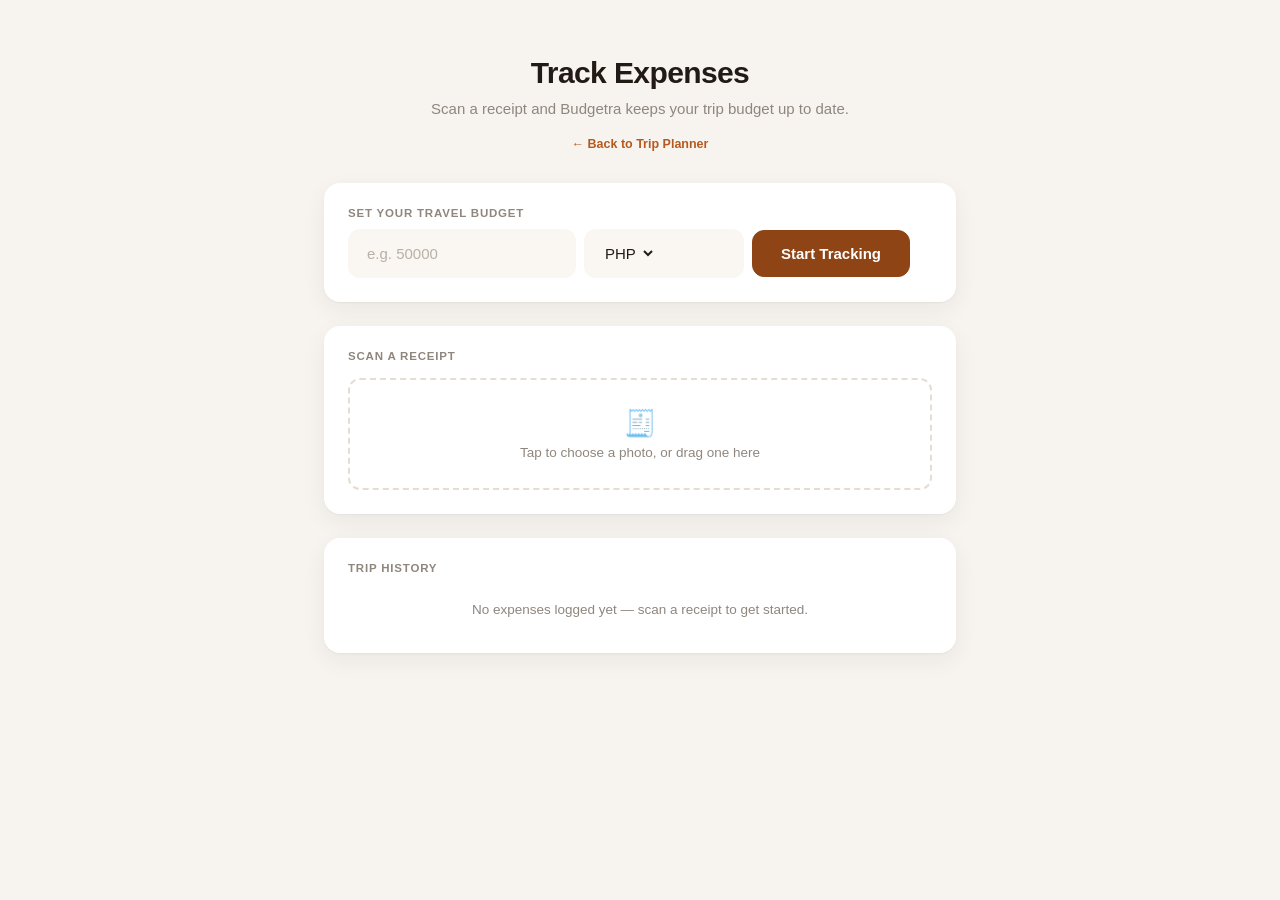
==== expenses.html @ 41ef3f5b "Added OCR receipt scanning and improved travel planning" ====
<!DOCTYPE html>
<html lang="en">
<head>
<meta charset="UTF-8" />
<title>Budgetra — Track Expenses</title>
<meta name="viewport" content="width=device-width, initial-scale=1" />
<link rel="stylesheet" href="css/styles.css" />
</head>
<body>

<div class="wrap">
  <div class="header">
    <h1>Track Expenses</h1>
    <p>Scan a receipt and Budgetra keeps your trip budget up to date.</p>
  </div>

  <div class="profile-row"><a href="index.html">← Back to Trip Planner</a></div>

  <div class="section budget-card" id="budgetCard"></div>

  <div class="section">
    <div class="sec-label">Scan a Receipt</div>
    <div class="dropzone" id="dropzone">
      <div class="dz-icon">🧾</div>
      <div class="dz-text">Tap to choose a photo, or drag one here</div>
      <input type="file" id="fileInput" accept="image/jpeg,image/png,image/webp" capture="environment" hidden />
    </div>
    <div id="previewArea"></div>
    <button class="btn-primary" id="scanBtn" type="button" style="margin-top:16px; display:none;">Scan Receipt</button>
    <div id="reviewArea"></div>
  </div>

  <div class="section">
    <div class="sec-label">Trip History</div>
    <div class="expense-list" id="expenseList"></div>
  </div>
</div>

<div class="toast" id="toast"></div>

<script type="module" src="js/expenses.js"></script>
</body>
</html>
---- css/styles.css ----
:root {
  --bg: #f7f4f0;
  --card: #ffffff;
  --ink: #221a14;
  --muted: #8f867e;
  --accent: #b5591f;
  --accent-dark: #8f4415;
  --chip: #f4ede4;
  --field: #faf7f3;
  --good-bg: #eaf3ea;
  --good-ink: #2f7d32;
  --warn-bg: #fdf3e4;
  --warn-ink: #9a5b00;
  --error-bg: #fdeeee;
  --error-ink: #b3261e;
  --shadow: 0 1px 2px rgba(34, 26, 20, .04), 0 8px 24px rgba(34, 26, 20, .06);
  --shadow-pop: 0 12px 32px rgba(34, 26, 20, .16);
}
* { box-sizing: border-box; }
body {
  margin: 0;
  min-height: 100vh;
  font-family: -apple-system, "Segoe UI", Roboto, "Helvetica Neue", Arial, sans-serif;
  background: var(--bg);
  color: var(--ink);
  -webkit-font-smoothing: antialiased;
}

.wrap { max-width: 680px; margin: 0 auto; padding: 56px 24px 96px; }

.header { text-align: center; margin-bottom: 8px; }
.header h1 { font-size: 30px; letter-spacing: -.02em; margin: 0 0 8px; }
.header p { font-size: 15px; color: var(--muted); margin: 0 auto; max-width: 440px; line-height: 1.5; }

.profile-row {
  display: flex; align-items: center; justify-content: center; gap: 8px;
  font-size: 12.5px; color: var(--muted); margin: 16px 0 32px; flex-wrap: wrap;
}
.profile-row .profile-tag {
  background: var(--chip); color: var(--accent-dark); padding: 4px 12px;
  border-radius: 999px; font-weight: 600;
}
.profile-row a { color: var(--accent); text-decoration: none; font-weight: 600; }
.profile-row a:hover { text-decoration: underline; }

/* ---- Ask AI pill ---- */
.ask-pill {
  display: flex; align-items: center; gap: 8px;
  background: var(--card); border-radius: 999px; box-shadow: var(--shadow);
  padding: 8px 8px 8px 22px; margin-bottom: 12px;
}
.ask-pill input {
  flex: 1; min-width: 0; border: none; outline: none; background: transparent;
  font-size: 15px; font-family: inherit; color: var(--ink); padding: 8px 0;
}
.ask-pill input::placeholder { color: #b9b0a6; }
.ask-btn {
  width: 42px; height: 42px; flex-shrink: 0; border: none; border-radius: 50%;
  background: var(--accent-dark); color: #fff; font-size: 16px; cursor: pointer;
  transition: background .15s, opacity .15s;
}
.ask-btn:hover:not(:disabled) { background: #723510; }
.ask-btn:disabled { opacity: .5; cursor: default; }

.examples { display: flex; flex-wrap: wrap; gap: 8px; justify-content: center; margin-bottom: 40px; }
.example-chip {
  font-size: 12px; padding: 6px 14px; border-radius: 999px;
  background: transparent; color: var(--muted); border: 1px solid #e6ddd2;
  cursor: pointer; font-family: inherit; font-weight: 600; transition: all .15s;
}
.example-chip:hover { color: var(--accent-dark); border-color: var(--accent); background: #fff; }

/* ---- Sections ---- */
.section {
  background: var(--card); border-radius: 16px; box-shadow: var(--shadow);
  padding: 24px; margin-bottom: 24px;
}
.sec-label {
  font-size: 11.5px; font-weight: 700; color: var(--muted);
  letter-spacing: .07em; text-transform: uppercase; margin: 0 0 16px;
}

.field {
  display: flex; align-items: center; gap: 10px;
  background: var(--field); border: 1px solid transparent; border-radius: 12px;
  padding: 14px 16px; transition: background .15s, border-color .15s, box-shadow .15s;
}
.field:focus-within {
  background: #fff; border-color: var(--accent);
  box-shadow: 0 0 0 3px rgba(181, 89, 31, .1);
}
.field input {
  flex: 1; min-width: 0; border: none; outline: none; background: transparent;
  font-size: 15px; font-family: inherit; color: var(--ink);
}
.field input::placeholder { color: #b9b0a6; }

/* ---- Location pickers ---- */
.loc-row { display: flex; align-items: center; gap: 8px; }
.loc-field { position: relative; flex: 1; min-width: 0; }

.swap-btn {
  width: 38px; height: 38px; flex-shrink: 0; border-radius: 50%;
  background: #fff; border: none; box-shadow: 0 1px 4px rgba(34, 26, 20, .15);
  color: var(--accent); font-size: 15px; cursor: pointer;
  display: flex; align-items: center; justify-content: center;
  transition: transform .2s, box-shadow .15s;
}
.swap-btn:hover { transform: rotate(180deg); box-shadow: 0 2px 8px rgba(34, 26, 20, .2); }

.cur-badge {
  display: none; align-items: center; gap: 6px; flex-shrink: 0;
  font-size: 11.5px; font-weight: 700; color: var(--ink);
  background: #fff; border-radius: 999px; padding: 4px 10px;
  box-shadow: 0 1px 3px rgba(34, 26, 20, .12);
}
.cur-badge.show { display: inline-flex; }
.cur-badge img { width: 18px; height: 13.5px; border-radius: 2.5px; object-fit: cover; }

.loc-list {
  display: none; position: absolute; top: calc(100% + 8px); left: 0; right: 0;
  background: #fff; border-radius: 12px; box-shadow: var(--shadow-pop);
  z-index: 40; max-height: 300px; overflow-y: auto; padding: 6px;
}
.loc-list.open { display: block; }
.loc-list-label {
  font-size: 10.5px; font-weight: 700; color: var(--muted);
  text-transform: uppercase; letter-spacing: .05em; padding: 6px 12px 4px;
}
.loc-item {
  display: flex; align-items: center; gap: 10px; padding: 10px 12px;
  border-radius: 9px; cursor: pointer; font-size: 14px;
}
.loc-item:hover, .loc-item.active { background: var(--chip); }
.loc-item img { width: 22px; height: 16.5px; border-radius: 3px; object-fit: cover; flex-shrink: 0; }
.loc-item .loc-name { flex: 1; min-width: 0; white-space: nowrap; overflow: hidden; text-overflow: ellipsis; }
.loc-item .loc-name small { color: var(--muted); font-size: 12px; }
.loc-item .loc-cur { font-size: 11px; font-weight: 700; color: var(--muted); flex-shrink: 0; }

/* ---- Budget & converter ---- */
.budget-sym { font-size: 15px; font-weight: 700; color: var(--muted); flex-shrink: 0; }

.cv-card {
  margin-top: 16px; background: linear-gradient(135deg, #fbf3e9, #f6ecdf);
  border-radius: 12px; padding: 18px 20px;
}
.cv-main { font-size: 21px; font-weight: 800; color: var(--accent-dark); letter-spacing: -.01em; }
.cv-rate { font-size: 12.5px; color: #a08a76; margin-top: 6px; font-weight: 600; }
.cv-hint { margin-top: 16px; font-size: 12.5px; color: var(--muted); }
.cv-toggle {
  background: none; border: none; padding: 0; margin-top: 10px;
  font-size: 12px; font-weight: 700; color: var(--accent); cursor: pointer; font-family: inherit;
}
.cv-toggle:hover { text-decoration: underline; }
.cv-details { display: none; margin-top: 12px; padding-top: 12px; border-top: 1px solid rgba(160, 138, 118, .2); }
.cv-details.open { display: block; }
.cv-details .row { font-size: 12px; color: #a08a76; margin-bottom: 10px; }
.cv-overrides { display: flex; gap: 8px; }
.cv-overrides label { flex: 1; min-width: 0; font-size: 10.5px; font-weight: 700; color: #a08a76; text-transform: uppercase; letter-spacing: .04em; }
.cv-overrides select {
  display: block; width: 100%; margin-top: 4px; border: none; border-radius: 8px;
  background: #fff; padding: 7px 8px; font-size: 12.5px; font-family: inherit;
  color: var(--ink); cursor: pointer; outline: none;
}
.cv-loading { margin-top: 16px; font-size: 12.5px; color: var(--muted); }

/* ---- Dates ---- */
.dates-row { display: flex; align-items: center; gap: 12px; }
.dates-row .field { flex: 1; }
.dates-row input[type="date"] { font-size: 14.5px; }
.dates-row input[type="date"]::-webkit-calendar-picker-indicator { opacity: .5; }
.date-sep { color: var(--muted); font-size: 13px; flex-shrink: 0; }

/* ---- Footer ---- */
.footer-row {
  display: flex; align-items: center; justify-content: space-between;
  flex-wrap: wrap; gap: 16px; margin-bottom: 40px;
}
.info-note { font-size: 13px; color: var(--muted); transition: color .15s; }
.info-note.warn { color: var(--error-ink); font-weight: 600; }
.footer-actions { display: flex; gap: 10px; margin-left: auto; }
.btn-ghost, .btn-primary {
  border-radius: 12px; padding: 14px 28px; font-size: 15px; font-weight: 700;
  cursor: pointer; font-family: inherit; transition: all .15s;
}
.btn-ghost { background: transparent; border: 1.5px solid var(--accent); color: var(--accent); }
.btn-ghost:hover { background: #fff; }
.btn-primary { background: var(--accent-dark); border: 1.5px solid var(--accent-dark); color: #fff; }
.btn-primary:hover { background: #723510; border-color: #723510; }
.btn-primary:disabled { opacity: .5; cursor: default; }

/* ---- Results ---- */
.result-card {
  background: var(--card); border-radius: 16px; box-shadow: var(--shadow);
  padding: 24px; margin-bottom: 24px;
}
.placeholder { text-align: center; color: var(--muted); font-size: 13.5px; padding: 8px 0; }

.spinner {
  width: 22px; height: 22px; margin: 8px auto;
  border: 3px solid var(--chip); border-top-color: var(--accent);
  border-radius: 50%; animation: spin .7s linear infinite;
}
@keyframes spin { to { transform: rotate(360deg); } }

.error-box {
  background: var(--error-bg); color: var(--error-ink); border-radius: 12px;
  padding: 12px 16px; font-size: 13.5px;
}

.badge-row { margin-bottom: 8px; }
.trip-type-badge {
  font-size: 11px; font-weight: 700; padding: 4px 12px; border-radius: 999px;
  background: var(--good-bg); color: var(--good-ink); text-transform: capitalize;
}
.summary-line { font-size: 14.5px; margin-bottom: 16px; line-height: 1.5; }

.trip-grid { display: grid; grid-template-columns: 1fr 1fr; gap: 8px; margin-bottom: 16px; }
.trip-field { background: var(--field); border-radius: 12px; padding: 12px 14px; }
.trip-field .label {
  font-size: 10px; text-transform: uppercase; letter-spacing: .05em;
  color: var(--muted); margin-bottom: 4px; font-weight: 700;
}
.trip-field .value { font-size: 14px; font-weight: 600; }
.trip-field .value.empty { color: var(--muted); font-weight: 400; font-style: italic; }

.interest-tags { display: flex; flex-wrap: wrap; gap: 6px; margin-bottom: 16px; }
.interest-tag {
  font-size: 12px; font-weight: 600; padding: 4px 12px; border-radius: 999px;
  background: var(--chip); color: var(--accent-dark);
}

.recommend-heading { font-size: 12px; font-weight: 700; color: var(--muted); margin-bottom: 8px; text-transform: uppercase; letter-spacing: .05em; }
.place-list { display: flex; flex-direction: column; gap: 8px; }
.place-card {
  display: flex; justify-content: space-between; align-items: center; gap: 12px;
  background: var(--field); border-radius: 12px; padding: 14px 16px;
  cursor: pointer; transition: background .12s, transform .12s;
}
.place-card:hover { background: var(--chip); transform: translateY(-1px); }
.place-card .place-name { font-size: 14px; font-weight: 700; margin-bottom: 2px; }
.place-card .place-reason { font-size: 12px; color: var(--muted); line-height: 1.4; }
.place-card .place-pick { font-size: 12px; font-weight: 700; color: var(--accent); flex-shrink: 0; white-space: nowrap; }

.clarify-box {
  background: var(--warn-bg); color: var(--warn-ink); border-radius: 12px;
  padding: 12px 16px; font-size: 13.5px; display: flex; gap: 8px; align-items: flex-start;
  margin-top: 16px;
}

/* ---- Expense tracker ---- */
.budget-card { display: flex; flex-wrap: wrap; align-items: center; gap: 20px; }
.budget-figures { flex: 1; min-width: 200px; }
.budget-remaining { font-size: 26px; font-weight: 800; color: var(--accent-dark); letter-spacing: -.01em; }
.budget-remaining .of-total { font-size: 14px; font-weight: 600; color: var(--muted); }
.budget-bar-track { height: 8px; border-radius: 999px; background: var(--chip); margin-top: 10px; overflow: hidden; }
.budget-bar-fill { height: 100%; border-radius: 999px; background: var(--accent); transition: width .2s; }
.budget-bar-fill.over { background: var(--error-ink); }
.budget-edit-row { display: flex; align-items: center; gap: 8px; flex-wrap: wrap; }
.budget-edit-row .field { min-width: 160px; }
.budget-edit-row select { border: none; background: transparent; font-size: 15px; font-family: inherit; color: var(--ink); outline: none; }

.dropzone {
  border: 2px dashed #e6ddd2; border-radius: 12px; padding: 28px 16px;
  text-align: center; cursor: pointer; transition: border-color .15s, background .15s;
}
.dropzone:hover, .dropzone.drag-over { border-color: var(--accent); background: var(--field); }
.dropzone .dz-icon { font-size: 26px; margin-bottom: 6px; }
.dropzone .dz-text { font-size: 13.5px; color: var(--muted); }
.receipt-preview { display: flex; align-items: center; gap: 14px; margin-top: 14px; }
.receipt-preview img { width: 64px; height: 64px; object-fit: cover; border-radius: 10px; box-shadow: var(--shadow); }
.receipt-preview .file-name { font-size: 13px; color: var(--muted); flex: 1; min-width: 0; overflow: hidden; text-overflow: ellipsis; white-space: nowrap; }

.review-grid { display: grid; grid-template-columns: 1fr 1fr; gap: 10px; margin-top: 16px; }
.review-grid .field-label { font-size: 10.5px; text-transform: uppercase; letter-spacing: .05em; color: var(--muted); font-weight: 700; margin-bottom: 4px; }
.review-grid select { width: 100%; border: none; background: transparent; font-size: 15px; font-family: inherit; color: var(--ink); outline: none; }
.review-actions { display: flex; gap: 10px; margin-top: 18px; }

.expense-list { display: flex; flex-direction: column; gap: 8px; }
.expense-row {
  display: flex; align-items: center; gap: 12px;
  background: var(--field); border-radius: 12px; padding: 12px 14px;
}
.expense-cat-badge {
  width: 36px; height: 36px; border-radius: 50%; flex-shrink: 0;
  background: var(--chip); display: flex; align-items: center; justify-content: center; font-size: 16px;
}
.expense-details { flex: 1; min-width: 0; }
.expense-merchant { font-size: 14px; font-weight: 700; }
.expense-meta { font-size: 12px; color: var(--muted); margin-top: 2px; }
.expense-amount { font-size: 14px; font-weight: 700; color: var(--accent-dark); white-space: nowrap; }
.expense-amount .orig { display: block; font-size: 11px; font-weight: 600; color: var(--muted); }
.expense-delete {
  border: none; background: none; color: var(--muted); font-size: 16px;
  cursor: pointer; flex-shrink: 0; line-height: 1; padding: 4px;
}
.expense-delete:hover { color: var(--error-ink); }
.empty-list { text-align: center; color: var(--muted); font-size: 13.5px; padding: 12px 0; }

.toast {
  position: fixed; bottom: 24px; left: 50%;
  transform: translateX(-50%) translateY(20px);
  background: #221a14; color: #fff; padding: 12px 22px; border-radius: 999px;
  font-size: 13px; opacity: 0; transition: opacity .2s, transform .2s; pointer-events: none;
  z-index: 100;
}
.toast.show { opacity: 1; transform: translateX(-50%) translateY(0); }

@media (max-width: 560px) {
  .wrap { padding: 40px 16px 80px; }
  .loc-row { flex-direction: column; align-items: stretch; }
  .loc-row .swap-btn { align-self: center; transform: rotate(90deg); margin: -2px 0; }
  .loc-row .swap-btn:hover { transform: rotate(270deg); }
  .dates-row { flex-direction: column; align-items: stretch; }
  .date-sep { text-align: center; }
  .trip-grid { grid-template-columns: 1fr; }
  .footer-actions { width: 100%; }
  .footer-actions button { flex: 1; }
  .cv-main { font-size: 18px; }
}
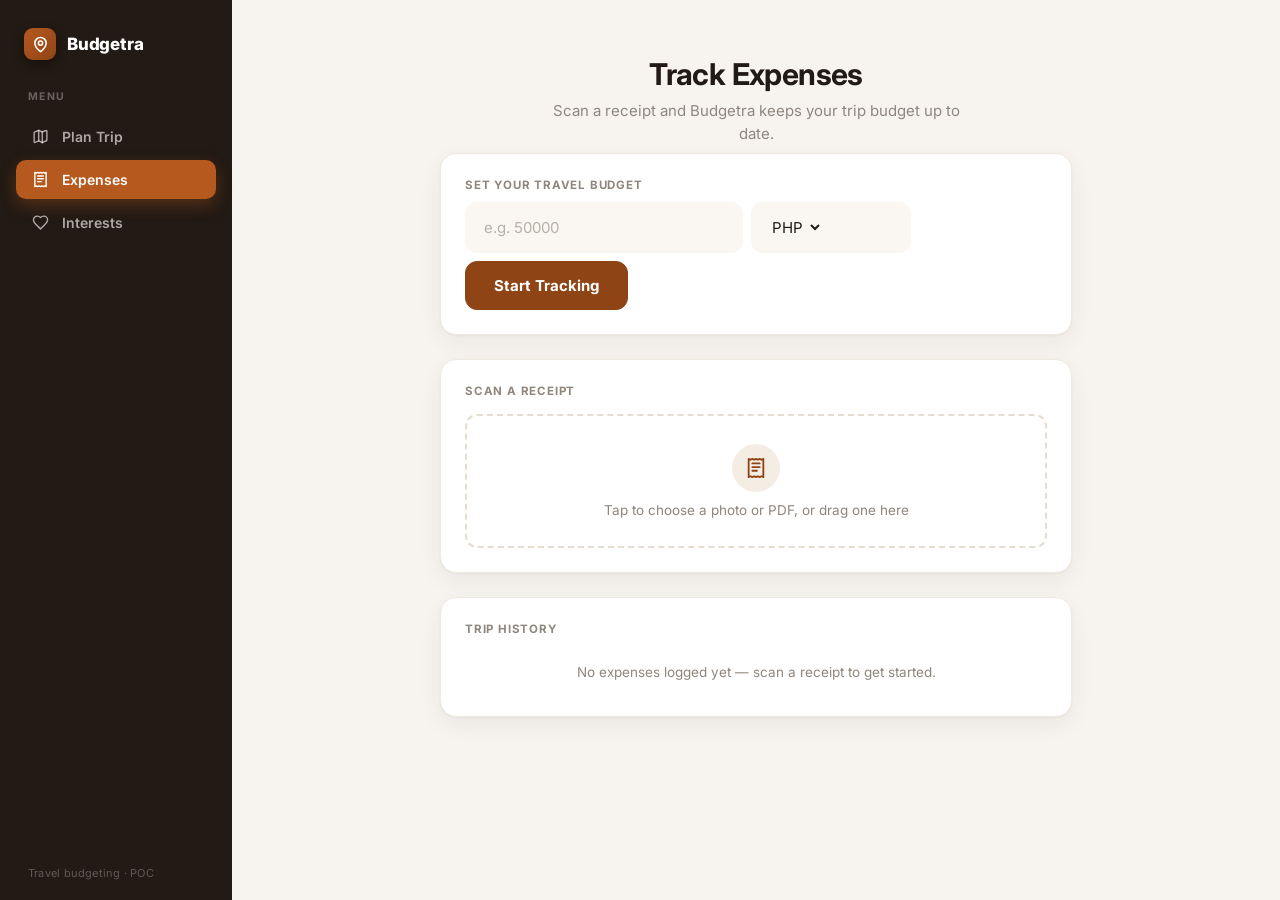
==== commit 78873b49: "Add OCR receipt scanner and UI improvements" ====
--- a/expenses.html
+++ b/expenses.html
@@ -4,26 +4,33 @@
 <meta charset="UTF-8" />
 <title>Budgetra — Track Expenses</title>
 <meta name="viewport" content="width=device-width, initial-scale=1" />
+<link rel="icon" href="data:image/svg+xml,<svg xmlns=%22http://www.w3.org/2000/svg%22 viewBox=%220 0 100 100%22><text y=%22.9em%22 font-size=%2290%22>🗺️</text></svg>" />
+<link rel="preconnect" href="https://fonts.googleapis.com" />
+<link rel="preconnect" href="https://fonts.gstatic.com" crossorigin />
+<link href="https://fonts.googleapis.com/css2?family=Inter:wght@400;500;600;700;800&display=swap" rel="stylesheet" />
 <link rel="stylesheet" href="css/styles.css" />
 </head>
 <body>
 
+<div class="app-shell">
+<div id="sidebar"></div>
+<div class="sidebar-main">
 <div class="wrap">
   <div class="header">
     <h1>Track Expenses</h1>
     <p>Scan a receipt and Budgetra keeps your trip budget up to date.</p>
   </div>
 
-  <div class="profile-row"><a href="index.html">← Back to Trip Planner</a></div>
-
   <div class="section budget-card" id="budgetCard"></div>
 
   <div class="section">
     <div class="sec-label">Scan a Receipt</div>
     <div class="dropzone" id="dropzone">
-      <div class="dz-icon">🧾</div>
-      <div class="dz-text">Tap to choose a photo, or drag one here</div>
-      <input type="file" id="fileInput" accept="image/jpeg,image/png,image/webp" capture="environment" hidden />
+      <div class="dz-icon">
+        <svg viewBox="0 0 24 24" fill="none" stroke="currentColor" stroke-width="2" stroke-linecap="round" stroke-linejoin="round"><path d="M4 2v20l2-1 2 1 2-1 2 1 2-1 2 1 2-1 2 1V2l-2 1-2-1-2 1-2-1-2 1-2-1-2 1z"/><path d="M8 7h8"/><path d="M8 11h8"/><path d="M8 15h5"/></svg>
+      </div>
+      <div class="dz-text">Tap to choose a photo or PDF, or drag one here</div>
+      <input type="file" id="fileInput" accept="image/jpeg,image/png,application/pdf" capture="environment" hidden />
     </div>
     <div id="previewArea"></div>
     <button class="btn-primary" id="scanBtn" type="button" style="margin-top:16px; display:none;">Scan Receipt</button>
@@ -35,9 +42,12 @@
     <div class="expense-list" id="expenseList"></div>
   </div>
 </div>
+</div>
+</div>
 
 <div class="toast" id="toast"></div>
 
+<script type="module" src="js/sidebar.js"></script>
 <script type="module" src="js/expenses.js"></script>
 </body>
 </html>
--- a/css/styles.css
+++ b/css/styles.css
@@ -17,13 +17,92 @@
   --shadow-pop: 0 12px 32px rgba(34, 26, 20, .16);
 }
 * { box-sizing: border-box; }
+html { scrollbar-width: thin; scrollbar-color: #d3c8bb var(--bg); }
 body {
   margin: 0;
   min-height: 100vh;
-  font-family: -apple-system, "Segoe UI", Roboto, "Helvetica Neue", Arial, sans-serif;
+  font-family: "Inter", -apple-system, "Segoe UI", Roboto, "Helvetica Neue", Arial, sans-serif;
   background: var(--bg);
   color: var(--ink);
   -webkit-font-smoothing: antialiased;
+  text-rendering: optimizeLegibility;
+}
+
+/* Thin, theme-colored scrollbars instead of the browser default */
+::-webkit-scrollbar { width: 10px; height: 10px; }
+::-webkit-scrollbar-track { background: transparent; }
+::-webkit-scrollbar-thumb {
+  background: #d3c8bb; border-radius: 999px;
+  border: 3px solid var(--bg); background-clip: padding-box;
+}
+::-webkit-scrollbar-thumb:hover { background: #bfb2a2; border-width: 2px; }
+
+::selection { background: rgba(181, 89, 31, .2); }
+
+:where(button, a, select, input):focus-visible {
+  outline: 2px solid var(--accent);
+  outline-offset: 2px;
+}
+
+/* ---- Sidebar layout ---- */
+.app-shell { display: flex; align-items: flex-start; min-height: 100vh; }
+.sidebar {
+  width: 232px; flex-shrink: 0;
+  position: sticky; top: 0; height: 100vh;
+  background: var(--ink); padding: 24px 16px 20px;
+  display: flex; flex-direction: column; gap: 4px;
+}
+.sidebar-brand {
+  display: flex; align-items: center; gap: 11px;
+  color: #fff; font-weight: 800; font-size: 17px; letter-spacing: -.01em;
+  padding: 4px 8px 26px;
+}
+.brand-mark {
+  width: 32px; height: 32px; border-radius: 9px; flex-shrink: 0;
+  background: linear-gradient(135deg, var(--accent), var(--accent-dark));
+  display: flex; align-items: center; justify-content: center; color: #fff;
+  box-shadow: 0 4px 12px rgba(0, 0, 0, .35);
+}
+.brand-mark svg { width: 17px; height: 17px; display: block; }
+.sidebar-sec {
+  font-size: 10.5px; font-weight: 700; letter-spacing: .12em;
+  color: rgba(255, 255, 255, .32); text-transform: uppercase;
+  padding: 0 12px 10px;
+}
+.sidebar-nav { display: flex; flex-direction: column; gap: 4px; }
+.sidebar-link {
+  display: flex; align-items: center; gap: 12px; padding: 11px 14px;
+  border-radius: 10px; color: rgba(255, 255, 255, .62); text-decoration: none;
+  font-size: 14px; font-weight: 600; transition: background .15s, color .15s;
+}
+.sidebar-link:hover { background: rgba(255, 255, 255, .07); color: #fff; }
+.sidebar-link.active {
+  background: var(--accent); color: #fff;
+  box-shadow: 0 6px 16px rgba(181, 89, 31, .35);
+}
+.sidebar-icon { width: 20px; flex-shrink: 0; display: flex; justify-content: center; }
+.sidebar-icon svg { width: 17px; height: 17px; display: block; }
+.sidebar-foot {
+  margin-top: auto; padding: 12px 12px 0;
+  font-size: 11px; color: rgba(255, 255, 255, .28); letter-spacing: .02em;
+}
+.sidebar-main { flex: 1; min-width: 0; }
+.sidebar-main > .wrap { animation: page-in .35s ease both; }
+@keyframes page-in {
+  from { opacity: 0; transform: translateY(8px); }
+}
+
+@media (max-width: 720px) {
+  .app-shell { flex-direction: column; }
+  .sidebar {
+    width: auto; height: auto; align-self: stretch; z-index: 60;
+    flex-direction: row; align-items: center;
+    padding: 10px 12px; overflow-x: auto; gap: 6px;
+  }
+  .sidebar-brand { display: none; }
+  .sidebar-sec, .sidebar-foot { display: none; }
+  .sidebar-nav { flex-direction: row; gap: 6px; }
+  .sidebar-link { flex-direction: column; gap: 4px; padding: 8px 14px; font-size: 10.5px; white-space: nowrap; }
 }
 
 .wrap { max-width: 680px; margin: 0 auto; padding: 56px 24px 96px; }
@@ -56,10 +135,12 @@
 .ask-pill input::placeholder { color: #b9b0a6; }
 .ask-btn {
   width: 42px; height: 42px; flex-shrink: 0; border: none; border-radius: 50%;
-  background: var(--accent-dark); color: #fff; font-size: 16px; cursor: pointer;
-  transition: background .15s, opacity .15s;
-}
-.ask-btn:hover:not(:disabled) { background: #723510; }
+  background: var(--accent-dark); color: #fff; cursor: pointer;
+  display: flex; align-items: center; justify-content: center;
+  transition: background .15s, opacity .15s, transform .15s;
+}
+.ask-btn svg { width: 17px; height: 17px; display: block; margin-left: -1px; }
+.ask-btn:hover:not(:disabled) { background: #723510; transform: scale(1.05); }
 .ask-btn:disabled { opacity: .5; cursor: default; }
 
 .examples { display: flex; flex-wrap: wrap; gap: 8px; justify-content: center; margin-bottom: 40px; }
@@ -73,6 +154,7 @@
 /* ---- Sections ---- */
 .section {
   background: var(--card); border-radius: 16px; box-shadow: var(--shadow);
+  border: 1px solid #f0e9e0;
   padding: 24px; margin-bottom: 24px;
 }
 .sec-label {
@@ -102,10 +184,11 @@
 .swap-btn {
   width: 38px; height: 38px; flex-shrink: 0; border-radius: 50%;
   background: #fff; border: none; box-shadow: 0 1px 4px rgba(34, 26, 20, .15);
-  color: var(--accent); font-size: 15px; cursor: pointer;
+  color: var(--accent); cursor: pointer;
   display: flex; align-items: center; justify-content: center;
   transition: transform .2s, box-shadow .15s;
 }
+.swap-btn svg { width: 16px; height: 16px; display: block; }
 .swap-btn:hover { transform: rotate(180deg); box-shadow: 0 2px 8px rgba(34, 26, 20, .2); }
 
 .cur-badge {
@@ -184,14 +267,19 @@
   cursor: pointer; font-family: inherit; transition: all .15s;
 }
 .btn-ghost { background: transparent; border: 1.5px solid var(--accent); color: var(--accent); }
-.btn-ghost:hover { background: #fff; }
+.btn-ghost:hover { background: #fff; box-shadow: 0 4px 12px rgba(181, 89, 31, .12); }
 .btn-primary { background: var(--accent-dark); border: 1.5px solid var(--accent-dark); color: #fff; }
-.btn-primary:hover { background: #723510; border-color: #723510; }
+.btn-primary:hover:not(:disabled) {
+  background: #723510; border-color: #723510;
+  transform: translateY(-1px); box-shadow: 0 6px 16px rgba(114, 53, 16, .3);
+}
+.btn-primary:active:not(:disabled) { transform: translateY(0); box-shadow: none; }
 .btn-primary:disabled { opacity: .5; cursor: default; }
 
 /* ---- Results ---- */
 .result-card {
   background: var(--card); border-radius: 16px; box-shadow: var(--shadow);
+  border: 1px solid #f0e9e0;
   padding: 24px; margin-bottom: 24px;
 }
 .placeholder { text-align: center; color: var(--muted); font-size: 13.5px; padding: 8px 0; }
@@ -251,7 +339,8 @@
 /* ---- Expense tracker ---- */
 .budget-card { display: flex; flex-wrap: wrap; align-items: center; gap: 20px; }
 .budget-figures { flex: 1; min-width: 200px; }
-.budget-remaining { font-size: 26px; font-weight: 800; color: var(--accent-dark); letter-spacing: -.01em; }
+.budget-remaining { font-size: 26px; font-weight: 800; color: var(--accent-dark); letter-spacing: -.01em; font-variant-numeric: tabular-nums; }
+.cv-main, .expense-amount { font-variant-numeric: tabular-nums; }
 .budget-remaining .of-total { font-size: 14px; font-weight: 600; color: var(--muted); }
 .budget-bar-track { height: 8px; border-radius: 999px; background: var(--chip); margin-top: 10px; overflow: hidden; }
 .budget-bar-fill { height: 100%; border-radius: 999px; background: var(--accent); transition: width .2s; }
@@ -265,7 +354,14 @@
   text-align: center; cursor: pointer; transition: border-color .15s, background .15s;
 }
 .dropzone:hover, .dropzone.drag-over { border-color: var(--accent); background: var(--field); }
-.dropzone .dz-icon { font-size: 26px; margin-bottom: 6px; }
+.dropzone .dz-icon {
+  width: 48px; height: 48px; border-radius: 50%; margin: 0 auto 10px;
+  background: var(--chip); color: var(--accent-dark);
+  display: flex; align-items: center; justify-content: center;
+  transition: background .15s, color .15s;
+}
+.dropzone:hover .dz-icon, .dropzone.drag-over .dz-icon { background: var(--accent); color: #fff; }
+.dropzone .dz-icon svg { width: 22px; height: 22px; display: block; }
 .dropzone .dz-text { font-size: 13.5px; color: var(--muted); }
 .receipt-preview { display: flex; align-items: center; gap: 14px; margin-top: 14px; }
 .receipt-preview img { width: 64px; height: 64px; object-fit: cover; border-radius: 10px; box-shadow: var(--shadow); }
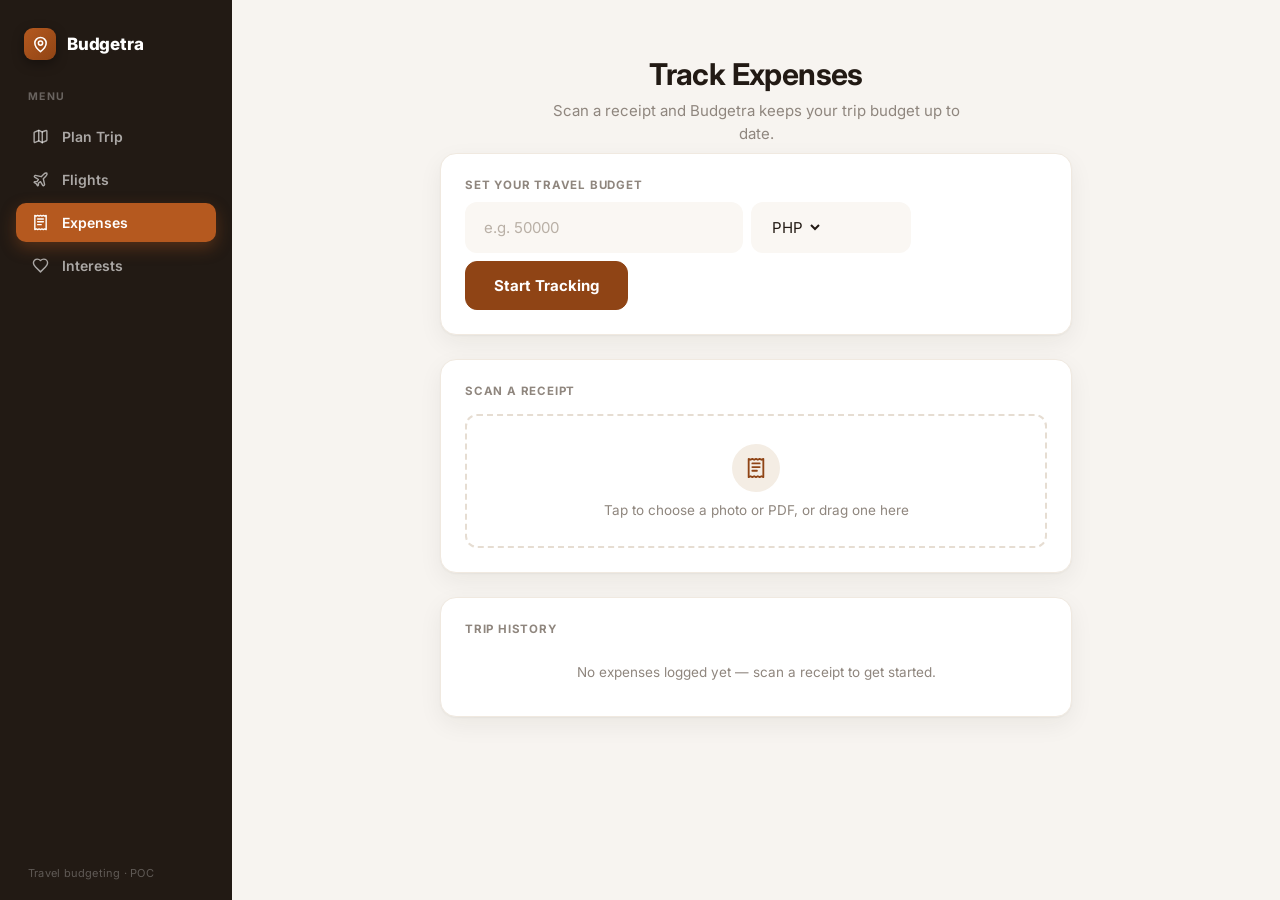
==== commit 1fea9615: "Add Budgetra AI travel planner" ====
--- a/expenses.html
+++ b/expenses.html
@@ -30,7 +30,8 @@
         <svg viewBox="0 0 24 24" fill="none" stroke="currentColor" stroke-width="2" stroke-linecap="round" stroke-linejoin="round"><path d="M4 2v20l2-1 2 1 2-1 2 1 2-1 2 1 2-1 2 1V2l-2 1-2-1-2 1-2-1-2 1-2-1-2 1z"/><path d="M8 7h8"/><path d="M8 11h8"/><path d="M8 15h5"/></svg>
       </div>
       <div class="dz-text">Tap to choose a photo or PDF, or drag one here</div>
-      <input type="file" id="fileInput" accept="image/jpeg,image/png,application/pdf" capture="environment" hidden />
+      <input type="file" id="fileInputCamera" accept="image/jpeg,image/png" capture="environment" hidden />
+      <input type="file" id="fileInputGallery" accept="image/jpeg,image/png,application/pdf" hidden />
     </div>
     <div id="previewArea"></div>
     <button class="btn-primary" id="scanBtn" type="button" style="margin-top:16px; display:none;">Scan Receipt</button>
@@ -45,6 +46,45 @@
 </div>
 </div>
 
+<div class="upload-chooser" id="uploadChooser" hidden>
+  <div class="upload-chooser-backdrop" id="uploadChooserBackdrop"></div>
+  <div class="upload-chooser-sheet">
+    <div class="upload-chooser-title">Add a Receipt</div>
+    <button class="upload-chooser-option" id="chooseCameraBtn" type="button">
+      <span class="upload-chooser-icon">
+        <svg viewBox="0 0 24 24" fill="none" stroke="currentColor" stroke-width="2" stroke-linecap="round" stroke-linejoin="round"><path d="M14.5 4h-5L7 7H4a2 2 0 0 0-2 2v9a2 2 0 0 0 2 2h16a2 2 0 0 0 2-2V9a2 2 0 0 0-2-2h-3l-2.5-3z"/><circle cx="12" cy="13" r="3.5"/></svg>
+      </span>
+      <span>
+        <span class="upload-chooser-label">Take Photo</span>
+        <span class="upload-chooser-sub">Use your camera</span>
+      </span>
+    </button>
+    <button class="upload-chooser-option" id="chooseGalleryBtn" type="button">
+      <span class="upload-chooser-icon">
+        <svg viewBox="0 0 24 24" fill="none" stroke="currentColor" stroke-width="2" stroke-linecap="round" stroke-linejoin="round"><rect x="3" y="3" width="18" height="18" rx="2.5"/><circle cx="8.5" cy="8.5" r="1.5"/><path d="m21 15-5-5L5 21"/></svg>
+      </span>
+      <span>
+        <span class="upload-chooser-label">Choose Photo or PDF</span>
+        <span class="upload-chooser-sub">From your files</span>
+      </span>
+    </button>
+    <button class="upload-chooser-cancel" id="uploadChooserCancel" type="button">Cancel</button>
+  </div>
+</div>
+
+<div class="camera-overlay" id="cameraOverlay" hidden>
+  <div class="camera-header">
+    <button class="camera-close" id="cameraCloseBtn" type="button" aria-label="Close camera">
+      <svg viewBox="0 0 24 24" fill="none" stroke="currentColor" stroke-width="2" stroke-linecap="round" stroke-linejoin="round"><path d="M18 6 6 18"/><path d="m6 6 12 12"/></svg>
+    </button>
+  </div>
+  <video id="cameraVideo" autoplay playsinline muted></video>
+  <div class="camera-controls">
+    <button class="camera-shutter" id="cameraShutterBtn" type="button" aria-label="Take photo"></button>
+  </div>
+</div>
+<canvas id="cameraCanvas" hidden></canvas>
+
 <div class="toast" id="toast"></div>
 
 <script type="module" src="js/sidebar.js"></script>
--- a/css/styles.css
+++ b/css/styles.css
@@ -89,7 +89,7 @@
 .sidebar-main { flex: 1; min-width: 0; }
 .sidebar-main > .wrap { animation: page-in .35s ease both; }
 @keyframes page-in {
-  from { opacity: 0; transform: translateY(8px); }
+  from { opacity: 0; }
 }
 
 @media (max-width: 720px) {
@@ -122,11 +122,37 @@
 .profile-row a { color: var(--accent); text-decoration: none; font-weight: 600; }
 .profile-row a:hover { text-decoration: underline; }
 
-/* ---- Ask AI pill ---- */
+/* ---- Plan stage: the AI greeting + input.
+   Starts centered in the page flow (like a blank chat landing page) so it's
+   the clear focal point before anything's been asked. Once a query is sent,
+   app.js adds .docked and it collapses into a slim bar fixed to the bottom
+   of the viewport, chat-style, so it stays reachable while results scroll
+   above it — the greeting/example chips (no longer needed) are hidden. ---- */
+.plan-stage {
+  display: flex; align-items: center; justify-content: center;
+  min-height: 52vh; padding: 12px 0 40px;
+}
+.plan-stage-inner { width: 100%; max-width: 560px; margin: 0 auto; }
+
+.hero-block { text-align: center; margin-bottom: 22px; }
+
+#planStage.docked {
+  display: block; position: fixed; left: 232px; right: 0; bottom: 0; top: auto; z-index: 50;
+  min-height: 0; padding: 0;
+  background: linear-gradient(to top, var(--bg) 60%, rgba(247, 244, 240, 0));
+  padding-top: 28px;
+}
+#planStage.docked .plan-stage-inner { width: auto; max-width: 680px; margin: 0 auto; padding: 0 24px 22px; }
+#planStage.docked .hero-block,
+#planStage.docked .examples { display: none; }
+@media (max-width: 720px) {
+  #planStage.docked { left: 0; }
+}
+
 .ask-pill {
   display: flex; align-items: center; gap: 8px;
-  background: var(--card); border-radius: 999px; box-shadow: var(--shadow);
-  padding: 8px 8px 8px 22px; margin-bottom: 12px;
+  background: var(--card); border-radius: 999px; box-shadow: var(--shadow-pop);
+  padding: 8px 8px 8px 22px;
 }
 .ask-pill input {
   flex: 1; min-width: 0; border: none; outline: none; background: transparent;
@@ -143,7 +169,9 @@
 .ask-btn:hover:not(:disabled) { background: #723510; transform: scale(1.05); }
 .ask-btn:disabled { opacity: .5; cursor: default; }
 
-.examples { display: flex; flex-wrap: wrap; gap: 8px; justify-content: center; margin-bottom: 40px; }
+.plan-stage .info-note { margin: 10px 0 0; text-align: center; }
+
+.examples { display: flex; flex-wrap: wrap; gap: 8px; justify-content: center; margin-bottom: 14px; }
 .example-chip {
   font-size: 12px; padding: 6px 14px; border-radius: 999px;
   background: transparent; color: var(--muted); border: 1px solid #e6ddd2;
@@ -178,7 +206,6 @@
 .field input::placeholder { color: #b9b0a6; }
 
 /* ---- Location pickers ---- */
-.loc-row { display: flex; align-items: center; gap: 8px; }
 .loc-field { position: relative; flex: 1; min-width: 0; }
 
 .swap-btn {
@@ -220,48 +247,22 @@
 .loc-item .loc-name small { color: var(--muted); font-size: 12px; }
 .loc-item .loc-cur { font-size: 11px; font-weight: 700; color: var(--muted); flex-shrink: 0; }
 
-/* ---- Budget & converter ---- */
-.budget-sym { font-size: 15px; font-weight: 700; color: var(--muted); flex-shrink: 0; }
-
-.cv-card {
-  margin-top: 16px; background: linear-gradient(135deg, #fbf3e9, #f6ecdf);
-  border-radius: 12px; padding: 18px 20px;
-}
-.cv-main { font-size: 21px; font-weight: 800; color: var(--accent-dark); letter-spacing: -.01em; }
-.cv-rate { font-size: 12.5px; color: #a08a76; margin-top: 6px; font-weight: 600; }
-.cv-hint { margin-top: 16px; font-size: 12.5px; color: var(--muted); }
+/* ---- Small shared controls (still used by Track Expenses' budget-sync
+   button and receipt-scan loading state) ---- */
 .cv-toggle {
   background: none; border: none; padding: 0; margin-top: 10px;
   font-size: 12px; font-weight: 700; color: var(--accent); cursor: pointer; font-family: inherit;
 }
 .cv-toggle:hover { text-decoration: underline; }
-.cv-details { display: none; margin-top: 12px; padding-top: 12px; border-top: 1px solid rgba(160, 138, 118, .2); }
-.cv-details.open { display: block; }
-.cv-details .row { font-size: 12px; color: #a08a76; margin-bottom: 10px; }
-.cv-overrides { display: flex; gap: 8px; }
-.cv-overrides label { flex: 1; min-width: 0; font-size: 10.5px; font-weight: 700; color: #a08a76; text-transform: uppercase; letter-spacing: .04em; }
-.cv-overrides select {
-  display: block; width: 100%; margin-top: 4px; border: none; border-radius: 8px;
-  background: #fff; padding: 7px 8px; font-size: 12.5px; font-family: inherit;
-  color: var(--ink); cursor: pointer; outline: none;
-}
 .cv-loading { margin-top: 16px; font-size: 12.5px; color: var(--muted); }
 
-/* ---- Dates ---- */
-.dates-row { display: flex; align-items: center; gap: 12px; }
-.dates-row .field { flex: 1; }
-.dates-row input[type="date"] { font-size: 14.5px; }
-.dates-row input[type="date"]::-webkit-calendar-picker-indicator { opacity: .5; }
-.date-sep { color: var(--muted); font-size: 13px; flex-shrink: 0; }
-
 /* ---- Footer ---- */
-.footer-row {
-  display: flex; align-items: center; justify-content: space-between;
-  flex-wrap: wrap; gap: 16px; margin-bottom: 40px;
-}
-.info-note { font-size: 13px; color: var(--muted); transition: color .15s; }
+.info-note { font-size: 13px; color: var(--muted); text-align: center; margin-bottom: 40px; transition: color .15s; }
 .info-note.warn { color: var(--error-ink); font-weight: 600; }
-.footer-actions { display: flex; gap: 10px; margin-left: auto; }
+.result-actions {
+  display: flex; justify-content: flex-end; gap: 10px;
+  margin-top: 20px; padding-top: 20px; border-top: 1px solid var(--field);
+}
 .btn-ghost, .btn-primary {
   border-radius: 12px; padding: 14px 28px; font-size: 15px; font-weight: 700;
   cursor: pointer; font-family: inherit; transition: all .15s;
@@ -277,12 +278,17 @@
 .btn-primary:disabled { opacity: .5; cursor: default; }
 
 /* ---- Results ---- */
-.result-card {
-  background: var(--card); border-radius: 16px; box-shadow: var(--shadow);
-  border: 1px solid #f0e9e0;
-  padding: 24px; margin-bottom: 24px;
-}
+.result-area { margin-bottom: 150px; }
+.result-card { margin-bottom: 24px; }
 .placeholder { text-align: center; color: var(--muted); font-size: 13.5px; padding: 8px 0; }
+
+.empty-state-icon {
+  width: 52px; height: 52px; border-radius: 50%; margin: 0 auto 16px;
+  background: var(--chip); color: var(--accent-dark);
+  display: flex; align-items: center; justify-content: center;
+}
+.empty-state-icon svg { width: 24px; height: 24px; display: block; }
+.empty-state-text { font-size: 14.5px; color: var(--muted); max-width: 380px; margin: 0 auto; line-height: 1.6; }
 
 .spinner {
   width: 22px; height: 22px; margin: 8px auto;
@@ -296,45 +302,121 @@
   padding: 12px 16px; font-size: 13.5px;
 }
 
-.badge-row { margin-bottom: 8px; }
-.trip-type-badge {
-  font-size: 11px; font-weight: 700; padding: 4px 12px; border-radius: 999px;
-  background: var(--good-bg); color: var(--good-ink); text-transform: capitalize;
-}
-.summary-line { font-size: 14.5px; margin-bottom: 16px; line-height: 1.5; }
-
-.trip-grid { display: grid; grid-template-columns: 1fr 1fr; gap: 8px; margin-bottom: 16px; }
+.off-topic-card { text-align: center; padding: 12px 8px; }
+.off-topic-icon {
+  width: 44px; height: 44px; border-radius: 50%; margin: 0 auto 14px;
+  background: var(--chip); color: var(--accent-dark);
+  display: flex; align-items: center; justify-content: center;
+}
+.off-topic-icon svg { width: 20px; height: 20px; display: block; }
+.off-topic-text { font-size: 14.5px; color: var(--ink); line-height: 1.5; max-width: 400px; margin: 0 auto; }
+
+.summary-line { font-size: 15.5px; margin-bottom: 20px; line-height: 1.65; color: var(--ink); }
+
+.trip-grid { display: grid; grid-template-columns: repeat(auto-fit, minmax(130px, 1fr)); gap: 8px; margin-bottom: 20px; }
 .trip-field { background: var(--field); border-radius: 12px; padding: 12px 14px; }
 .trip-field .label {
   font-size: 10px; text-transform: uppercase; letter-spacing: .05em;
   color: var(--muted); margin-bottom: 4px; font-weight: 700;
 }
 .trip-field .value { font-size: 14px; font-weight: 600; }
-.trip-field .value.empty { color: var(--muted); font-weight: 400; font-style: italic; }
-
-.interest-tags { display: flex; flex-wrap: wrap; gap: 6px; margin-bottom: 16px; }
-.interest-tag {
-  font-size: 12px; font-weight: 600; padding: 4px 12px; border-radius: 999px;
-  background: var(--chip); color: var(--accent-dark);
-}
-
-.recommend-heading { font-size: 12px; font-weight: 700; color: var(--muted); margin-bottom: 8px; text-transform: uppercase; letter-spacing: .05em; }
-.place-list { display: flex; flex-direction: column; gap: 8px; }
+
+.recommend-heading { font-size: 12px; font-weight: 700; color: var(--muted); margin-bottom: 4px; text-transform: uppercase; letter-spacing: .05em; }
+.place-list { display: flex; flex-direction: column; }
 .place-card {
   display: flex; justify-content: space-between; align-items: center; gap: 12px;
-  background: var(--field); border-radius: 12px; padding: 14px 16px;
-  cursor: pointer; transition: background .12s, transform .12s;
-}
-.place-card:hover { background: var(--chip); transform: translateY(-1px); }
-.place-card .place-name { font-size: 14px; font-weight: 700; margin-bottom: 2px; }
-.place-card .place-reason { font-size: 12px; color: var(--muted); line-height: 1.4; }
+  padding: 14px 6px; border-bottom: 1px solid var(--field);
+  border-radius: 8px; cursor: pointer; transition: background .12s;
+}
+.place-card:last-child { border-bottom: none; }
+.place-card:hover { background: var(--field); padding-left: 12px; padding-right: 12px; }
+.place-card.place-card-static { cursor: default; }
+.place-card.place-card-static:hover { background: none; padding-left: 6px; padding-right: 6px; }
+.place-card .place-name { font-size: 14.5px; font-weight: 700; margin-bottom: 3px; }
+.place-card .place-rating { font-size: 12px; font-weight: 600; color: var(--muted); }
+.place-card .place-reason { font-size: 12.5px; color: var(--muted); line-height: 1.5; }
 .place-card .place-pick { font-size: 12px; font-weight: 700; color: var(--accent); flex-shrink: 0; white-space: nowrap; }
+.place-card .place-badge {
+  font-size: 11px; font-weight: 700; color: var(--accent-dark); background: var(--chip);
+  padding: 3px 10px; border-radius: 999px;
+}
 
 .clarify-box {
-  background: var(--warn-bg); color: var(--warn-ink); border-radius: 12px;
-  padding: 12px 16px; font-size: 13.5px; display: flex; gap: 8px; align-items: flex-start;
-  margin-top: 16px;
-}
+  background: var(--field); color: var(--ink); border-radius: 12px;
+  padding: 14px 16px; font-size: 14px; line-height: 1.5;
+  display: flex; gap: 10px; align-items: flex-start;
+  margin-top: 20px;
+}
+.clarify-box svg { width: 16px; height: 16px; flex-shrink: 0; margin-top: 2px; color: var(--accent); }
+
+/* ---- Trip planner conversation transcript ---- */
+.chat-turn { margin-bottom: 32px; overflow: hidden; }
+.chat-turn:last-child { margin-bottom: 0; }
+.user-turn {
+  display: inline-block; max-width: 85%; margin-left: auto;
+  background: var(--ink); color: #fff; border-radius: 16px 16px 4px 16px;
+  padding: 10px 16px; font-size: 14.5px; line-height: 1.5;
+  margin-bottom: 16px; float: right; clear: both;
+}
+.assistant-turn { clear: both; }
+
+.clarify-turn {
+  display: flex; gap: 10px; align-items: flex-start;
+  font-size: 15px; line-height: 1.6; color: var(--ink); margin-bottom: 4px;
+}
+.clarify-turn svg { width: 18px; height: 18px; flex-shrink: 0; margin-top: 2px; color: var(--accent); }
+
+/* ---- Itinerary sections ---- */
+.itinerary-section { margin-bottom: 28px; }
+.itinerary-empty { font-size: 13.5px; color: var(--muted); font-style: italic; }
+.itinerary-note { font-size: 12.5px; color: var(--muted); margin-top: 10px; line-height: 1.5; }
+.itinerary-summary {
+  font-size: 15px; line-height: 1.65; color: var(--ink); font-style: italic;
+  padding-top: 20px; border-top: 1px solid var(--field); margin-bottom: 20px;
+}
+
+.itinerary-pick-card { background: var(--field); border-radius: 14px; padding: 16px 18px; }
+.itinerary-pick-detail {
+  display: flex; flex-wrap: wrap; gap: 12px; align-items: center;
+  font-size: 13px; color: var(--muted); margin-top: 10px;
+}
+.itinerary-pick-price { font-weight: 700; color: var(--accent-dark); }
+.itinerary-pick-reason {
+  font-size: 13px; color: var(--ink); line-height: 1.5;
+  margin-top: 12px; padding-top: 12px; border-top: 1px solid rgba(34, 26, 20, .06);
+}
+
+.itinerary-pick-card-hotel { display: flex; gap: 16px; align-items: flex-start; }
+.hotel-thumb { width: 88px; height: 88px; border-radius: 10px; object-fit: cover; flex-shrink: 0; }
+.itinerary-pick-hotel-body { flex: 1; min-width: 0; }
+.itinerary-pick-hotel-name { font-size: 15px; font-weight: 700; }
+.itinerary-amenities { display: flex; flex-wrap: wrap; gap: 6px; margin-top: 10px; }
+
+.itinerary-day { padding: 16px 0; border-bottom: 1px solid var(--field); }
+.itinerary-day:last-child { border-bottom: none; padding-bottom: 0; }
+.itinerary-day:first-child { padding-top: 0; }
+.itinerary-day-label { font-size: 13.5px; font-weight: 700; color: var(--accent-dark); margin-bottom: 10px; }
+.itinerary-day-slot { display: flex; gap: 12px; font-size: 13.5px; line-height: 1.55; margin-bottom: 6px; }
+.itinerary-day-slot:last-child { margin-bottom: 0; }
+.itinerary-day-slot-label {
+  flex-shrink: 0; width: 76px; font-size: 10.5px; font-weight: 700;
+  color: var(--muted); text-transform: uppercase; letter-spacing: .05em; padding-top: 2px;
+}
+
+.budget-breakdown { display: flex; flex-direction: column; }
+.budget-breakdown-row {
+  display: flex; justify-content: space-between; font-size: 14px;
+  padding: 10px 0; border-bottom: 1px solid var(--field);
+}
+.budget-breakdown-row:last-of-type { border-bottom: none; }
+.budget-breakdown-total {
+  font-weight: 800; font-size: 15px; color: var(--accent-dark);
+  border-top: 1px solid var(--border, #ece3d8); margin-top: 4px; padding-top: 14px;
+}
+
+.travel-tips { display: flex; flex-direction: column; gap: 14px; }
+.travel-tip-row { font-size: 13.5px; line-height: 1.55; }
+.travel-tip-label { font-size: 11px; font-weight: 700; color: var(--accent-dark); text-transform: uppercase; letter-spacing: .05em; margin-bottom: 3px; }
 
 /* ---- Expense tracker ---- */
 .budget-card { display: flex; flex-wrap: wrap; align-items: center; gap: 20px; }
@@ -367,6 +449,67 @@
 .receipt-preview img { width: 64px; height: 64px; object-fit: cover; border-radius: 10px; box-shadow: var(--shadow); }
 .receipt-preview .file-name { font-size: 13px; color: var(--muted); flex: 1; min-width: 0; overflow: hidden; text-overflow: ellipsis; white-space: nowrap; }
 
+/* ---- Camera / Photo chooser ---- */
+.upload-chooser {
+  position: fixed; inset: 0; z-index: 200;
+  display: flex; align-items: center; justify-content: center; padding: 20px;
+}
+.upload-chooser[hidden] { display: none; }
+.upload-chooser-backdrop { position: absolute; inset: 0; background: rgba(34, 26, 20, .45); }
+.upload-chooser-sheet {
+  position: relative; background: #fff; border-radius: 18px; width: 100%; max-width: 340px;
+  padding: 22px; box-shadow: var(--shadow-pop); animation: chooser-in .15s ease;
+}
+@keyframes chooser-in {
+  from { transform: scale(.96) translateY(6px); opacity: 0; }
+}
+.upload-chooser-title {
+  font-size: 11.5px; font-weight: 700; color: var(--muted); text-transform: uppercase;
+  letter-spacing: .07em; margin-bottom: 14px; text-align: center;
+}
+.upload-chooser-option {
+  display: flex; align-items: center; gap: 14px; width: 100%; margin-bottom: 10px;
+  border: none; background: var(--field); border-radius: 12px; padding: 12px 14px;
+  font-family: inherit; text-align: left; cursor: pointer; transition: background .15s;
+}
+.upload-chooser-option:hover { background: var(--chip); }
+.upload-chooser-icon {
+  width: 38px; height: 38px; border-radius: 50%; flex-shrink: 0;
+  background: var(--accent); color: #fff;
+  display: flex; align-items: center; justify-content: center;
+}
+.upload-chooser-icon svg { width: 18px; height: 18px; display: block; }
+.upload-chooser-label { display: block; font-size: 14.5px; font-weight: 700; color: var(--ink); }
+.upload-chooser-sub { display: block; font-size: 12px; color: var(--muted); margin-top: 1px; }
+.upload-chooser-cancel {
+  width: 100%; padding: 12px; margin-top: 4px; border: none; background: transparent;
+  color: var(--muted); font-family: inherit; font-size: 14px; font-weight: 700; cursor: pointer;
+}
+.upload-chooser-cancel:hover { color: var(--ink); }
+
+/* ---- Live camera capture ---- */
+.camera-overlay {
+  position: fixed; inset: 0; z-index: 220; background: #000;
+  display: flex; flex-direction: column;
+}
+.camera-overlay[hidden] { display: none; }
+.camera-header { display: flex; justify-content: flex-end; padding: 14px; }
+.camera-close {
+  width: 40px; height: 40px; border-radius: 50%; border: none;
+  background: rgba(255, 255, 255, .15); color: #fff; cursor: pointer;
+  display: flex; align-items: center; justify-content: center; transition: background .15s;
+}
+.camera-close svg { width: 18px; height: 18px; display: block; }
+.camera-close:hover { background: rgba(255, 255, 255, .28); }
+#cameraVideo { flex: 1; width: 100%; min-height: 0; object-fit: cover; background: #000; }
+.camera-controls { display: flex; justify-content: center; padding: 28px; flex-shrink: 0; }
+.camera-shutter {
+  width: 68px; height: 68px; border-radius: 50%; background: #fff;
+  border: 4px solid rgba(255, 255, 255, .35); cursor: pointer; transition: transform .1s;
+}
+.camera-shutter:hover { transform: scale(1.05); }
+.camera-shutter:active { transform: scale(.9); }
+
 .review-grid { display: grid; grid-template-columns: 1fr 1fr; gap: 10px; margin-top: 16px; }
 .review-grid .field-label { font-size: 10.5px; text-transform: uppercase; letter-spacing: .05em; color: var(--muted); font-weight: 700; margin-bottom: 4px; }
 .review-grid select { width: 100%; border: none; background: transparent; font-size: 15px; font-family: inherit; color: var(--ink); outline: none; }
@@ -402,15 +545,110 @@
 }
 .toast.show { opacity: 1; transform: translateX(-50%) translateY(0); }
 
+/* ---- Flight search ---- */
+.wrap-wide { max-width: 920px; }
+
+.trip-type-tabs {
+  display: flex; align-items: center; gap: 6px; flex-wrap: wrap;
+  margin-bottom: 20px; padding-bottom: 20px; border-bottom: 1px solid var(--border, #ece3d8);
+}
+.trip-type-tab {
+  border: none; background: var(--field); color: var(--muted);
+  font-family: inherit; font-size: 13.5px; font-weight: 700;
+  padding: 9px 18px; border-radius: 999px; cursor: pointer; transition: all .15s;
+}
+.trip-type-tab:hover { color: var(--ink); }
+.trip-type-tab.active { background: var(--accent); color: #fff; }
+
+.leg-row {
+  display: flex; align-items: center; gap: 8px; flex-wrap: wrap;
+  margin-bottom: 10px;
+}
+.leg-row .loc-field { flex: 1; min-width: 180px; }
+.leg-row .field { min-width: 150px; }
+.leg-row input[type="date"] { font-size: 14px; }
+.leg-num {
+  font-size: 11px; font-weight: 700; color: var(--muted); text-transform: uppercase;
+  letter-spacing: .05em; width: 100%; margin-bottom: -2px;
+}
+.flight-meta-row {
+  display: flex; align-items: flex-end; gap: 14px; flex-wrap: wrap; margin-top: 16px;
+}
+.flight-meta-row > div { min-width: 130px; }
+.flight-meta-row .field-label {
+  font-size: 10.5px; text-transform: uppercase; letter-spacing: .05em;
+  color: var(--muted); font-weight: 700; margin-bottom: 6px;
+}
+.search-flights-btn { margin-left: auto; padding: 14px 36px; }
+
+.sort-tabs { display: flex; flex-wrap: wrap; gap: 8px; margin-bottom: 16px; }
+.sort-tab {
+  border: 1.5px solid var(--border, #ece3d8); background: #fff; color: var(--muted);
+  font-family: inherit; font-size: 12.5px; font-weight: 700;
+  padding: 8px 16px; border-radius: 999px; cursor: pointer; transition: all .15s;
+}
+.sort-tab:hover { border-color: var(--accent); color: var(--accent-dark); }
+.sort-tab.active { background: var(--ink); border-color: var(--ink); color: #fff; }
+
+.flight-list { display: flex; flex-direction: column; gap: 14px; }
+.flight-card {
+  background: var(--card); border: 1px solid #f0e9e0; border-radius: 16px;
+  box-shadow: var(--shadow); padding: 20px 22px; transition: box-shadow .15s, transform .15s;
+}
+.flight-card:hover { box-shadow: var(--shadow-pop); transform: translateY(-1px); }
+.flight-card-main {
+  display: flex; align-items: center; gap: 24px; flex-wrap: wrap;
+}
+
+.flight-airline { display: flex; align-items: center; gap: 12px; flex: 0 0 170px; min-width: 150px; }
+.airline-logo { width: 34px; height: 34px; object-fit: contain; border-radius: 6px; flex-shrink: 0; }
+.airline-logo-fallback {
+  display: flex; align-items: center; justify-content: center;
+  background: var(--chip); font-size: 15px;
+}
+.flight-airline-name { font-size: 13.5px; font-weight: 700; line-height: 1.3; }
+.flight-number { font-size: 11.5px; color: var(--muted); margin-top: 2px; }
+
+.flight-route { display: flex; align-items: center; gap: 16px; flex: 1 1 320px; min-width: 260px; }
+.flight-endpoint { text-align: center; min-width: 64px; }
+.flight-time { font-size: 18px; font-weight: 800; letter-spacing: -.01em; font-variant-numeric: tabular-nums; }
+.flight-airport { font-size: 12px; font-weight: 700; color: var(--accent-dark); margin-top: 2px; }
+.flight-date-sm { font-size: 10.5px; color: var(--muted); margin-top: 1px; }
+
+.flight-path { flex: 1; text-align: center; min-width: 100px; }
+.flight-duration { font-size: 11.5px; color: var(--muted); font-weight: 600; margin-bottom: 4px; }
+.flight-path-line { display: flex; align-items: center; gap: 0; }
+.flight-path-line .line { flex: 1; height: 2px; background: #e6ddd2; }
+.flight-path-line .dot { width: 6px; height: 6px; border-radius: 50%; background: var(--accent); flex-shrink: 0; }
+.flight-stops { font-size: 11px; color: var(--muted); margin-top: 4px; }
+
+.flight-price-block { text-align: right; flex: 0 0 auto; margin-left: auto; }
+.flight-price { font-size: 21px; font-weight: 800; color: var(--accent-dark); letter-spacing: -.01em; font-variant-numeric: tabular-nums; }
+.flight-cabin { font-size: 11.5px; color: var(--muted); margin: 2px 0 10px; }
+.select-flight-btn { padding: 10px 22px; font-size: 13px; }
+
+.fare-badge-row { display: flex; flex-wrap: wrap; gap: 8px; margin-top: 14px; padding-top: 14px; border-top: 1px solid var(--field); }
+.fare-badge {
+  font-size: 11px; font-weight: 600; color: var(--muted); background: var(--field);
+  padding: 4px 10px; border-radius: 999px;
+}
+.fare-badge.good { color: var(--good-ink); background: var(--good-bg); }
+
+@media (max-width: 720px) {
+  .flight-card-main { flex-direction: column; align-items: stretch; gap: 16px; }
+  .flight-airline { flex: none; }
+  .flight-price-block { text-align: left; margin-left: 0; }
+  .select-flight-btn { width: 100%; }
+  .search-flights-btn { margin-left: 0; width: 100%; }
+}
+
 @media (max-width: 560px) {
   .wrap { padding: 40px 16px 80px; }
-  .loc-row { flex-direction: column; align-items: stretch; }
-  .loc-row .swap-btn { align-self: center; transform: rotate(90deg); margin: -2px 0; }
-  .loc-row .swap-btn:hover { transform: rotate(270deg); }
-  .dates-row { flex-direction: column; align-items: stretch; }
-  .date-sep { text-align: center; }
   .trip-grid { grid-template-columns: 1fr; }
-  .footer-actions { width: 100%; }
-  .footer-actions button { flex: 1; }
-  .cv-main { font-size: 18px; }
-}
+  .result-actions { flex-direction: column-reverse; }
+  .result-actions button { width: 100%; }
+  .review-grid { grid-template-columns: 1fr; }
+  .leg-row { flex-direction: column; align-items: stretch; }
+  .leg-row .swap-btn { align-self: center; transform: rotate(90deg); margin: -2px 0; }
+  .leg-row .swap-btn:hover { transform: rotate(270deg); }
+}
